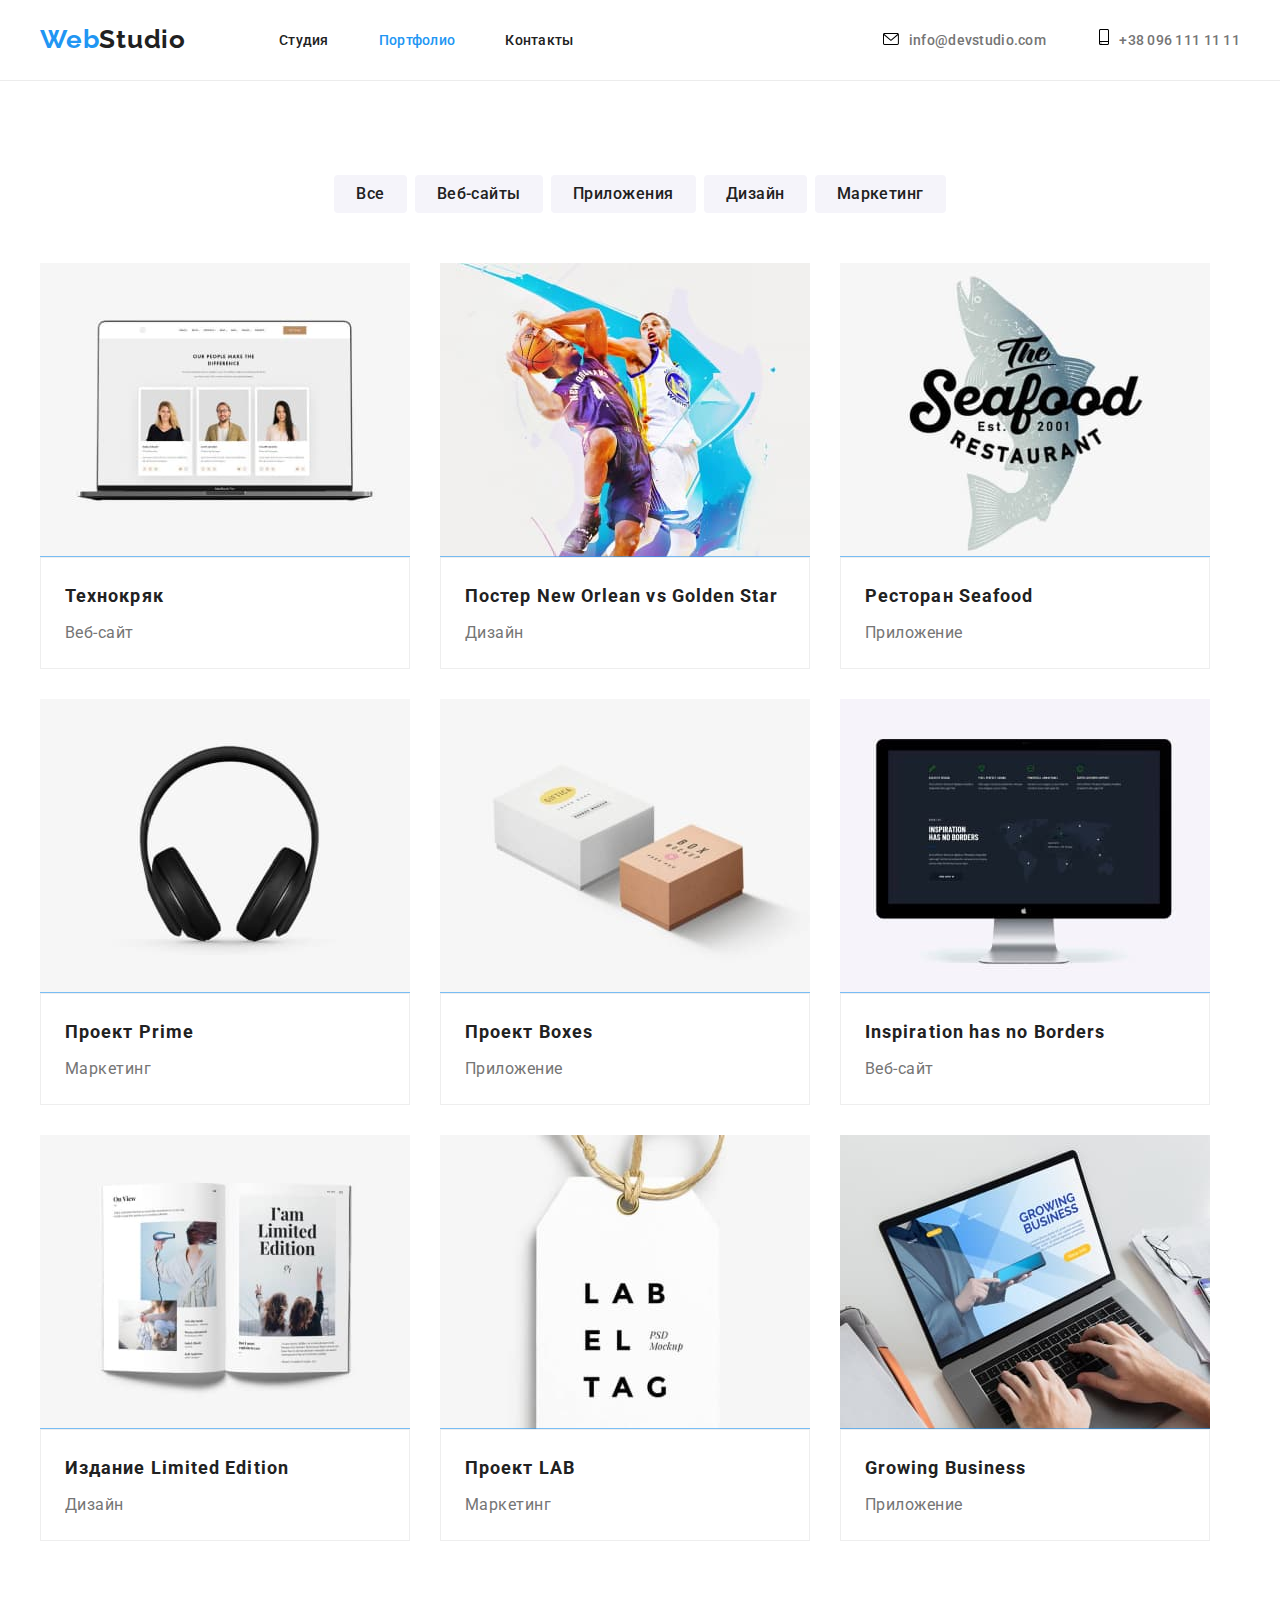
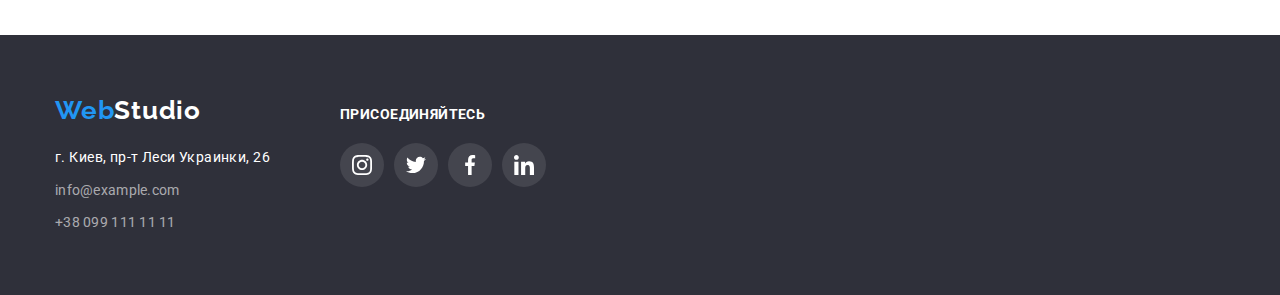
==== portfolio.html @ 8bb43d18 "Create modal page" ====
<!DOCTYPE html>
<html lang="ru">
<head>
    <meta charset="UTF-8">
    <meta http-equiv="X-UA-Compatible" content="IE=edge">
    <meta name="viewport" content="width=device-width, initial-scale=1.0">
    <title>Portfolio</title>
    <link rel="preconnect" href="https://fonts.googleapis.com">
    <link rel="preconnect" href="https://fonts.gstatic.com" crossorigin>
    <link
        href="https://fonts.googleapis.com/css2?family=Raleway:wght@700&family=Roboto:wght@400;500;700;900&display=swap"
        rel="stylesheet">
    <link rel="stylesheet" href="https://cdnjs.cloudflare.com/ajax/libs/modern-normalize/1.1.0/modern-normalize.min.css"
        integrity="sha512-wpPYUAdjBVSE4KJnH1VR1HeZfpl1ub8YT/NKx4PuQ5NmX2tKuGu6U/JRp5y+Y8XG2tV+wKQpNHVUX03MfMFn9Q=="
        crossorigin="anonymous" referrerpolicy="no-referrer" />
    <link rel="stylesheet" href="./css/reset.css">
    <link rel="stylesheet" href="./css/styles.css">
</head>
<header class="header header-portfolio">
    <div class="container header-container">
        <a class="header-logo link" href="./"><span class="header-logo-accent">Web</span>Studio</a>
        <nav class="header-nav">
            <ul class="header-list list">
                <li class="header-item">
                    <a class="header-link link " href="./index.html">Студия</a>
                </li>
                <li class="header-item">
                    <a class="header-link link current" href=" ">Портфолио</a>
                </li>
                <li class="header-item">
                    <a class="header-link link" href="">Контакты</a>
                </li>
            </ul>
        </nav>
        <div class="header-connect">
            <a class="header-mail link" href="mailto:info@devstudio.com">
                <svg class="tel-svg" width="16" height="12">
                    <use href="./images/icons.svg#icon-envelope"></use>
                </svg>info@devstudio.com
            </a>
            <a class="header-tel link" href="tel:+380961111111">
                <svg class="tel-svg" width="10" height="16">
                    <use href="./images/icons.svg#icon-smartphone"></use>
                </svg>+38 096 111 11 11
            </a>
        </div>
    </div>
</header>
<main>
<section class="portfolio">
    <div class="container portfolio-container ">
    <ul class="filters-list list">
        <li class="filters-item">
            <button type="button"  class=" filters-btn">Все</button></li>
        <li class="filters-item">
            <button type="button"  class="filters-btn">Веб-сайты</button>
        </li>
        <li class="filters-item">
            <button type="button"  class="filters-btn">Приложения</button>
        </li>
        <li class="filters-item">
            <button type="button"  class="filters-btn">Дизайн</button>
        </li>
        <li class="filters-item">
            <button type="button"  class="filters-btn">Маркетинг</button>
        </li>
    </ul>
    <ul class="project-list list">
        <li class="project-item">
            <div class="project-item-wrap">
                <img src="./images/tehno.jpg" alt="Сайт визитка" width="370" height="294">
                <p class="project-img-text">Технокряк это современная площадка распространения коронавируса. Компании используют эту платформу для цифрового шпионажа и атак на защищённые сервера конкурентов.</p>
            </div>
            <div class="project-container">
                <h3 class="project-list-tittle">Технокряк</h3>
                <p class="project-after-tittle">Веб-сайт</p>
            </div>
            </li>
        <li class="project-item">
            <div class="project-item-wrap">
                <img src="./images/neworlean.jpg" alt="Баскетбол" width="370" height="294">
                <p class="project-img-text">Технокряк это современная площадка распространения коронавируса. Компании используют эту платформу для цифрового шпионажа и атак на защищённые сервера конкурентов.</p>
            </div>
            <div class="project-container">
                <h3 class="project-list-tittle">Постер New Orlean vs Golden Star</h3>
                <p class="project-after-tittle">Дизайн</p>
            </div>
        </li>
        <li class="project-item">
            <div class="project-item-wrap">
                <img src="./images/seafood.jpg" alt="Постер ресторана" width="370" height="294">
                <p class="project-img-text">Технокряк это современная площадка распространения коронавируса. Компании используют эту платформу для цифрового шпионажа и атак на защищённые сервера конкурентов.</p>
            </div>
            <div class="project-container">
                <h3 class="project-list-tittle">Ресторан Seafood</h3>
                <p class="project-after-tittle">Приложение</p>
            </div>
        </li>
        <li class="project-item">
            <div class="project-item-wrap">
                <img src="./images/prime.jpg" alt="Наушники" width="370" height="294">
                <p class="project-img-text">Технокряк это современная площадка распространения коронавируса. Компании используют эту платформу для цифрового шпионажа и атак на защищённые сервера конкурентов.</p>
            </div>
            <div class="project-container">
                <h3 class="project-list-tittle">Проект Prime</h3>
                <p class="project-after-tittle">Маркетинг</p>
            </div>
        </li>
        <li class="project-item">
            <div class="project-item-wrap">
                <img src="./images/box.jpg" alt="Коробки" width="370" height="294">
                <p class="project-img-text">Технокряк это современная площадка распространения коронавируса. Компании используют эту платформу для цифрового шпионажа и атак на защищённые сервера конкурентов.</p>
            </div>
            <div class="project-container">
                <h3 class="project-list-tittle">Проект Boxes</h3>
                <p class="project-after-tittle">Приложение</p>
            </div>
        </li>
        <li class="project-item">
            <div class="project-item-wrap">
                <img src="./images/monitor.jpg" alt="Монитор" width="370" height="294">
                <p class="project-img-text">Технокряк это современная площадка распространения коронавируса. Компании используют эту платформу для цифрового шпионажа и атак на защищённые сервера конкурентов.</p>
            </div>
            <div class="project-container">
                <h3 class="project-list-tittle">Inspiration has no Borders</h3>
                <p class="project-after-tittle">Веб-сайт</p>
            </div>
        </li>
        <li class="project-item">
            <div class="project-item-wrap">
                <img src="./images/magazine.jpg" alt="Журнал" width="370" height="294">
                <p class="project-img-text">Технокряк это современная площадка распространения коронавируса. Компании используют эту платформу для цифрового шпионажа и атак на защищённые сервера конкурентов.</p>
            </div>
            <div class="project-container">
                <h3 class="project-list-tittle">Издание Limited Edition</h3>
                <p class="project-after-tittle">Дизайн</p>
            </div>
        </li>
        <li class="project-item">
            <div class="project-item-wrap">
                <img src="./images/lab.jpg" alt="Бирка" width="370" height="294">
                <p class="project-img-text">Технокряк это современная площадка распространения коронавируса. Компании используют эту платформу для цифрового шпионажа и атак на защищённые сервера конкурентов.</p>
            </div>
            <div class="project-container">
                <h3 class="project-list-tittle">Проект LAB</h3>
                <p class="project-after-tittle">Маркетинг</p>
            </div>
        </li>
        <li class="project-item">
            <div class="project-item-wrap">
                <img src="./images/business.jpg" alt="Ноутбук" width="370" height="294">
                <p class="project-img-text">Технокряк это современная площадка распространения коронавируса. Компании используют эту платформу для цифрового шпионажа и атак на защищённые сервера конкурентов.</p>
            </div>
            <div class="project-container">
                <h3 class="project-list-tittle">Growing Business</h3>
                <p class="project-after-tittle">Приложение</p>
            </div>
        </li>
    </ul>
    </div>
</section>
</main>
<footer class="footer">
    <div class="footer-container container">
        <div class="adress-container">
            <a class="logo-footer link" href="./"><span class="footer-logo-accent">Web</span>Studio</a>
            <address class="footer-address ">
                <ul class="footer-list list">
                    <li class="footer-item">
                        <a class="footer-map link address-link" href="https://goo.gl/maps/ag1AWNjm51YgeeeRA"
                            target="_blank" rel="noopener noreferrer">г. Киев, пр-т Леси Украинки, 26</a>
                    </li>
                    <li class="footer-item">
                        <a class="footer-mail link address-link" href="mailto:info@example.com">info@example.com</a>
                    </li>
                    <li class="footer-item">
                        <a class="footer-tel link address-link" href="tel:+380991111111">+38 099 111 11 11</a>
                    </li>
                </ul>
            </address>
        </div>
        <div class="footer-social-container">
            <h3 class="footer-social-tittle">Присоединяйтесь</h3>
            <ul class="footer-social-list list">
                <li class="footer-social-item">
                    <a href="" class="footer-social-link">
                        <svg class="footer-social-icon" width="20" height="20">
                            <use href="./images/icons.svg#icon-instagram"></use>
                        </svg>
                    </a>
                </li>
                <li class="footer-social-item">
                    <a href="" class="footer-social-link">
                        <svg class="footer-social-icon" width="20" height="20">
                            <use href="./images/icons.svg#icon-twitter"></use>
                        </svg>
                    </a>
                </li>
                <li class="footer-social-item">
                    <a href="" class="footer-social-link">
                        <svg class="footer-social-icon" width="20" height="20">
                            <use href="./images/icons.svg#icon-facebook"></use>
                        </svg>
                    </a>
                </li>
                <li class="footer-social-item">
                    <a href="" class="footer-social-link">
                        <svg class="footer-social-icon" width="20" height="20">
                            <use href="./images/icons.svg#icon-linkedin"></use>
                        </svg>
                    </a>
                </li>
            </ul>
        </div>
    </div>
</footer>
</body>

</html>
---- css/styles.css ----
:root {
  --hero-color: #ffffff;
  --accent-color: #2196f3;
  --tittle-color: #212121;
  --lite-color: #757575;
  --footer-color: rgba(255, 255, 255, 0.6);
}

body {
  font-family: 'Roboto', sans-serif;
}

.list {
  list-style: none;
}

.link {
  text-decoration: none;
}

.visually-hidden {
  position: absolute;
  white-space: nowrap;
  width: 1px;
  height: 1px;
  overflow: hidden;
  border: 0;
  padding: 0;
  clip: rect(0 0 0 0);
  clip-path: inset(50%);
  margin: -1px;
}

.container {
  width: 1200px;
  padding-left: 15px;
  padding-right: 15px;
  margin: 0 auto;
}

/*------------------------HEADER--------------*/
.header {
  padding-top: 24px;
  padding-bottom: 25px;
}
.header-container {
  display: flex;
  align-items: center;
}

.header-list {
  display: flex;
}

.header-item:not(:last-child) {
  margin-right: 50px;
}

.header-connect {
  margin-left: auto;
}

.header-logo {
  display: inline-block;
  font-family: Raleway;
  font-style: normal;
  font-weight: bold;
  font-size: 26px;
  line-height: 1.19;
  letter-spacing: 0.03em;
  color: var(--tittle-color);
  margin-right: 93px;
}

.header-logo-accent {
  font-family: Raleway;
  font-style: normal;
  font-weight: bold;
  font-size: 26px;
  line-height: 1.19;
  letter-spacing: 0.03em;
  color: var(--accent-color);
}

.header-link {
  font-style: normal;
  font-weight: 500;
  font-size: 14px;
  line-height: 1.14;
  letter-spacing: 0.02em;
  color: #212121;
}
.current {
  color: var(--accent-color);
}

.header-tel {
  font-weight: 500;
  font-size: 14px;
  line-height: 1.14;
  letter-spacing: 0.02em;
  color: var(--lite-color);
}

.header-mail {
  font-weight: 500;
  font-size: 14px;
  line-height: 1.14;
  letter-spacing: 0.02em;
  color: var(--lite-color);
  margin-right: 50px;
}

.tel-svg {
  margin-right: 10px;
  align-items: center;
}

.header-link:hover,
.header-link:focus,
.header-tel:hover,
.header-tel:focus,
.header-mail:hover,
.header-mail:hover .tel-svg:hover,
.header-tel:hover .tel-svg:hover {
  color: var(--accent-color);
  fill: var(--accent-color);
}

/*-----------------HERO-------------------*/

.hero {
  text-align: center;
  background-color: #2f303a;
  background-image: linear-gradient(rgba(47, 48, 58, 0.4), rgba(47, 48, 58, 0.4)),
    url(../images/hero-bg.jpg);
  background-repeat: no-repeat;
  background-position: center;
  background-size: cover;
  padding-top: 200px;
  padding-bottom: 200px;
}

.hero-container {
}

.hero-tittle {
  font-weight: 900;
  font-size: 44px;
  line-height: 1.36;
  text-align: center;
  letter-spacing: 0.06em;
  text-transform: uppercase;
  max-width: 696px;
  color: var(--hero-color);
  margin-left: auto;
  margin-right: auto;
}

.hero-btn {
  font-family: inherit;
  font-weight: bold;
  font-size: 16px;
  line-height: 1.87;
  text-align: center;
  letter-spacing: 0.06em;
  background-color: var(--accent-color);
  color: var(--hero-color);
  min-width: 200px;
  min-height: 50px;
  border: none;
  border-radius: 4px;
  box-shadow: 0px 4px 4px rgba(0, 0, 0, 0.15);
  margin-top: 30px;
}

.hero-btn:hover {
  color: #188ce8;
}

/*-----------------FEATURE-------------------*/
.feature {
  padding-top: 94px;
  padding-bottom: 94px;
}

.feature-list {
  display: flex;
  flex-wrap: wrap;
  justify-content: center;
}

.feature-item:not(:last-child) {
  margin-right: 30px;
}

.feature-icon-container {
  width: 270px;
  height: 120px;
  background-color: #f5f4fa;
  display: flex;
  justify-content: center;
  align-items: center;
  border-radius: 4px;
}

.feature-tittle {
  font-weight: bold;
  font-size: 14px;
  line-height: 1.14;
  letter-spacing: 0.03em;
  text-transform: uppercase;
  color: var(--tittle-color);
  margin-top: 30px;
  margin-bottom: 10px;
}

.feature-after-tittle {
  font-weight: normal;
  font-size: 14px;
  line-height: 24px;
  letter-spacing: 0.03em;
  width: 270px;
  color: var(--lite-color);
}

/*-----------------BOX-------------------*/
.box {
  padding-bottom: 94px;
}
.box-tittle {
  font-weight: bold;
  font-size: 36px;
  line-height: 1.17;
  text-align: center;
  letter-spacing: 0.03em;
  color: var(--tittle-color);
  margin-bottom: 50px;
}

.box-list {
  display: flex;
  flex-wrap: wrap;
}
.box-img-text {
  position: absolute;
  bottom: 0;
  left: 0;
  width: 370px;
  height: 70px;
  background: rgba(47, 48, 58, 0.8);
  font-family: Roboto;
  font-style: normal;
  font-weight: bold;
  font-size: 14px;
  line-height: 1.14;
  text-align: center;
  letter-spacing: 0.03em;
  text-transform: uppercase;
  color: #ffffff;
  padding-top: 27px;
}

.box-item:not(:last-child) {
  margin-right: 30px;
}
.box-item {
  position: relative;
}

/*-----------------TEAM-------------------*/

.team {
  padding-top: 94px;
  padding-bottom: 94px;
  background-color: #f5f4fa;
}
.team-container {
}
.team-tittle {
  font-weight: bold;
  font-size: 36px;
  line-height: 1.17;
  text-align: center;
  letter-spacing: 0.03em;
  color: var(--tittle-color);
  margin-bottom: 50px;
}
.team-list {
  display: flex;
}

.team-item:not(:last-child) {
  margin-right: 30px;
}

.team-name {
  text-align: center;
  box-shadow: 0px 1px 3px rgba(0, 0, 0, 0.12), 0px 1px 1px rgba(0, 0, 0, 0.14),
    0px 2px 1px rgba(0, 0, 0, 0.2);
  border-radius: 0px 0px 4px 4px;
  background-color: #ffffff;
  padding-top: 30px;
  padding-bottom: 30px;
}

.team-list-tittle {
  font-weight: 500;
  font-size: 16px;
  line-height: 1.19;
  letter-spacing: 0.03em;
  color: var(--tittle-color);
  margin-bottom: 10px;
}

.team-after-tittle {
  font-weight: normal;
  font-size: 16px;
  line-height: 1.19;
  letter-spacing: 0.03em;
  color: var(--lite-color);
  margin-bottom: 16px;
}

.team-social-list {
  display: flex;
  justify-content: center;
}

.team-social-item + .team-social-item {
  margin-left: 10px;
}

.team-social-link {
  width: 44px;
  height: 44px;
  background-color: #ffffff;
  display: flex;
  justify-content: center;
  align-items: center;
  border-radius: 50%;
}
.team-social-icon {
  fill: #afb1b8;
}
.team-social-link:hover,
.team-social-link:focus {
  background-color: var(--accent-color);
}

.team-social-link:hover .team-social-icon,
.team-social-link:focus .team-social-icon {
  fill: #ffffff;
}
/*------------------CLIENTS-------------------*/
.clients {
  padding-top: 94px;
  padding-bottom: 94px;
  text-align: center;
}

.clients-tittle {
  font-family: Roboto;
  font-style: normal;
  font-weight: bold;
  font-size: 36px;
  line-height: 1.17;
  text-align: center;
  letter-spacing: 0.03em;
  color: #212121;
  margin-bottom: 50px;
}
.clients-list {
  display: flex;
  justify-content: center;
}

.clients-item + .clients-item {
  margin-left: 30px;
}

.clients-icon-link {
  width: 170px;
  height: 92px;
  background-color: #ffffff;
  display: flex;
  justify-content: center;
  align-items: center;
  border: 1px solid #afb1b8;
  border-radius: 4px;
}

.clients-icon {
  fill: #afb1b8;
}

.clients-icon-link:hover,
.clients-icon-link:focus {
  border: 1px solid var(--accent-color);
}

.clients-icon-link:hover .clients-icon,
.clients-icon-link:focus .clients-icon {
  fill: var(--accent-color);
}
/*-----------------FOOTER-------------------*/
.footer {
  padding-top: 60px;
  padding-bottom: 60px;
  background-color: #2f303a;
}

.footer-container {
  display: flex;
  box-sizing: border-box;
  align-items: baseline;
}

.adress-container {
  box-sizing: border-box;
  margin-right: 70px;
}

.footer-address {
  font-style: normal;
}
.address-link {
  display: inline-block;
}
.logo-footer {
  font-family: Raleway;
  font-style: normal;
  font-weight: bold;
  font-size: 26px;
  line-height: 1.19;
  letter-spacing: 0.03em;
  color: #ffffff;
  display: inline-block;
  margin-bottom: 20px;
}

.footer-logo-accent {
  font-family: Raleway;
  font-style: normal;
  font-weight: bold;
  font-size: 26px;
  line-height: 1.19;
  letter-spacing: 0.03em;
  color: var(--accent-color);
}

.footer-map {
  font-weight: normal;
  font-size: 14px;
  line-height: 1.71;
  letter-spacing: 0.03em;
  color: #ffffff;
}

.footer-mail,
.footer-tel {
  font-weight: 400;
  font-size: 14px;
  line-height: 1.71;
  letter-spacing: 0.02em;
  color: var(--footer-color);
}

.footer-item:not(:last-child) {
  margin-bottom: 9px;
}

.footer-social-contriner {
  text-align: center;
}

.footer-social-tittle {
  font-family: Roboto;
  font-style: normal;
  font-weight: bold;
  font-size: 14px;
  line-height: 1.14;
  letter-spacing: 0.03em;
  text-transform: uppercase;
  color: #ffffff;
  margin-bottom: 20px;
}

.footer-social-list {
  display: flex;
  justify-content: center;
}
.footer-social-list + .footer-social-list {
  margin-right: 150px;
}

.footer-social-item + .footer-social-item {
  margin-left: 10px;
}

.footer-social-link {
  width: 44px;
  height: 44px;
  background-color: rgba(255, 255, 255, 0.1);
  display: flex;
  justify-content: center;
  align-items: center;
  border-radius: 50%;
}
.footer-social-icon {
  fill: #ffffff;
}
.footer-social-link:hover,
.footer-social-link:focus {
  background-color: var(--accent-color);
}

.footer-social-link:hover .footer-social-icon,
.footer-social-link:focus .footer-social-icon {
  fill: #ffffff;
}

/*------------------MODAL-----------------------*/

.backdrop {
  position: fixed;
  top: 0%;
  width: 100vw;
  height: 100vh;
  background-color: rgba(0, 0, 0, 0.2);
  transition: opacity 250ms, visibility 250ms;
}
.backdrop.is-hidden.modal {
  transform: scale(0.5);
}
.modal {
  width: 528px;
  min-height: 581px;
  background: #ffffff;
  box-shadow: 0px 1px 3px rgba(0, 0, 0, 0.12), 0px 1px 1px rgba(0, 0, 0, 0.14),
    0px 2px 1px rgba(0, 0, 0, 0.2);
  border-radius: 4px;
  position: absolute;
  top: 50%;
  left: 50%;
  transform: translate(-50%, -50%), scale(1);
  transition: transform 250ms;
}

.modal-btn {
  width: 30px;
  height: 30px;
  background: #ffffff;
  border: 1px solid rgba(0, 0, 0, 0.1);
  display: flex;
  justify-content: center;
  align-items: center;
  border-radius: 50%;
  position: absolute;
  top: 8px;
  right: 8px;
}

.is-hidden {
  opacity: 0;
  pointer-events: none;
  visibility: hidden;
}
/*-----------------PORTFOLIO-------------------*/
.header-portfolio {
  border-bottom: 1px solid #ececec;
}
.portfolio {
  padding-top: 94px;
  padding-bottom: 94px;
}

.filters-list {
  display: flex;
  margin-bottom: 50px;
  justify-content: center;
}

.filters-item:not(:last-child) {
  margin-right: 8px;
}

.filters-btn {
  font-family: inherit;
  font-weight: 500;
  font-size: 16px;
  line-height: 1.62;
  text-align: center;
  letter-spacing: 0.03em;
  background-color: #f5f4fa;
  color: #212121;
  border: none;
  border-radius: 4px;
  height: 38px;
  padding-left: 22px;
  padding-right: 22px;
}
.filters-btn:hover,
.filters-btn:focus {
  background-color: var(--accent-color);
  color: #ffffff;
  box-shadow: 0px 3px 1px rgba(0, 0, 0, 0.1), 0px 1px 2px rgba(0, 0, 0, 0.08),
    0px 2px 2px rgba(0, 0, 0, 0.12);
}

/*-----------------PROJECT-------------------*/

.project-list {
  display: flex;
  flex-wrap: wrap;
}

.project-item:not(:nth-child(3n)) {
  margin-right: 30px;
}

.project-item:not(:nth-last-child(-n + 3)) {
  margin-bottom: 30px;
}

.project-item:hover .project-img-text {
  transform: translateY(0);
}

.project-item-wrap {
  position: relative;
  overflow: hidden;
}

.project-img-text {
  position: absolute;
  top: 0;
  left: 0;
  font-family: Roboto;
  font-weight: normal;
  font-size: 18px;
  line-height: 1.55;
  letter-spacing: 0.03em;
  color: #ffffff;
  background: rgba(33, 150, 243, 0.9);
  font-weight: 370;
  font-weight: 100%;
  padding-top: 63px;
  padding-bottom: 63px;
  padding-left: 24px;
  padding-right: 24px;
  transform: translateY(100%);
  transition: transform 250ms linear;
}

.project-container {
  text-align: left;
  background: #ffffff;
  border: 1px solid #eeeeee;
  box-sizing: border-box;
  padding-top: 20px;
  padding-left: 24px;
  padding-bottom: 20px;
}
.project-item:hover,
.project-item:focus {
  box-shadow: 0px 1px 1px rgba(0, 0, 0, 0.12), 0px 4px 4px rgba(0, 0, 0, 0.06),
    1px 4px 6px rgba(0, 0, 0, 0.16);
}

.project-list-tittle {
  font-weight: bold;
  font-size: 18px;
  line-height: 2;
  letter-spacing: 0.06em;
  color: var(--tittle-color);
  margin-bottom: 4px;
}

.project-after-tittle {
  font-weight: normal;
  font-size: 16px;
  line-height: 1.87;
  letter-spacing: 0.03em;
  color: var(--lite-color);
}
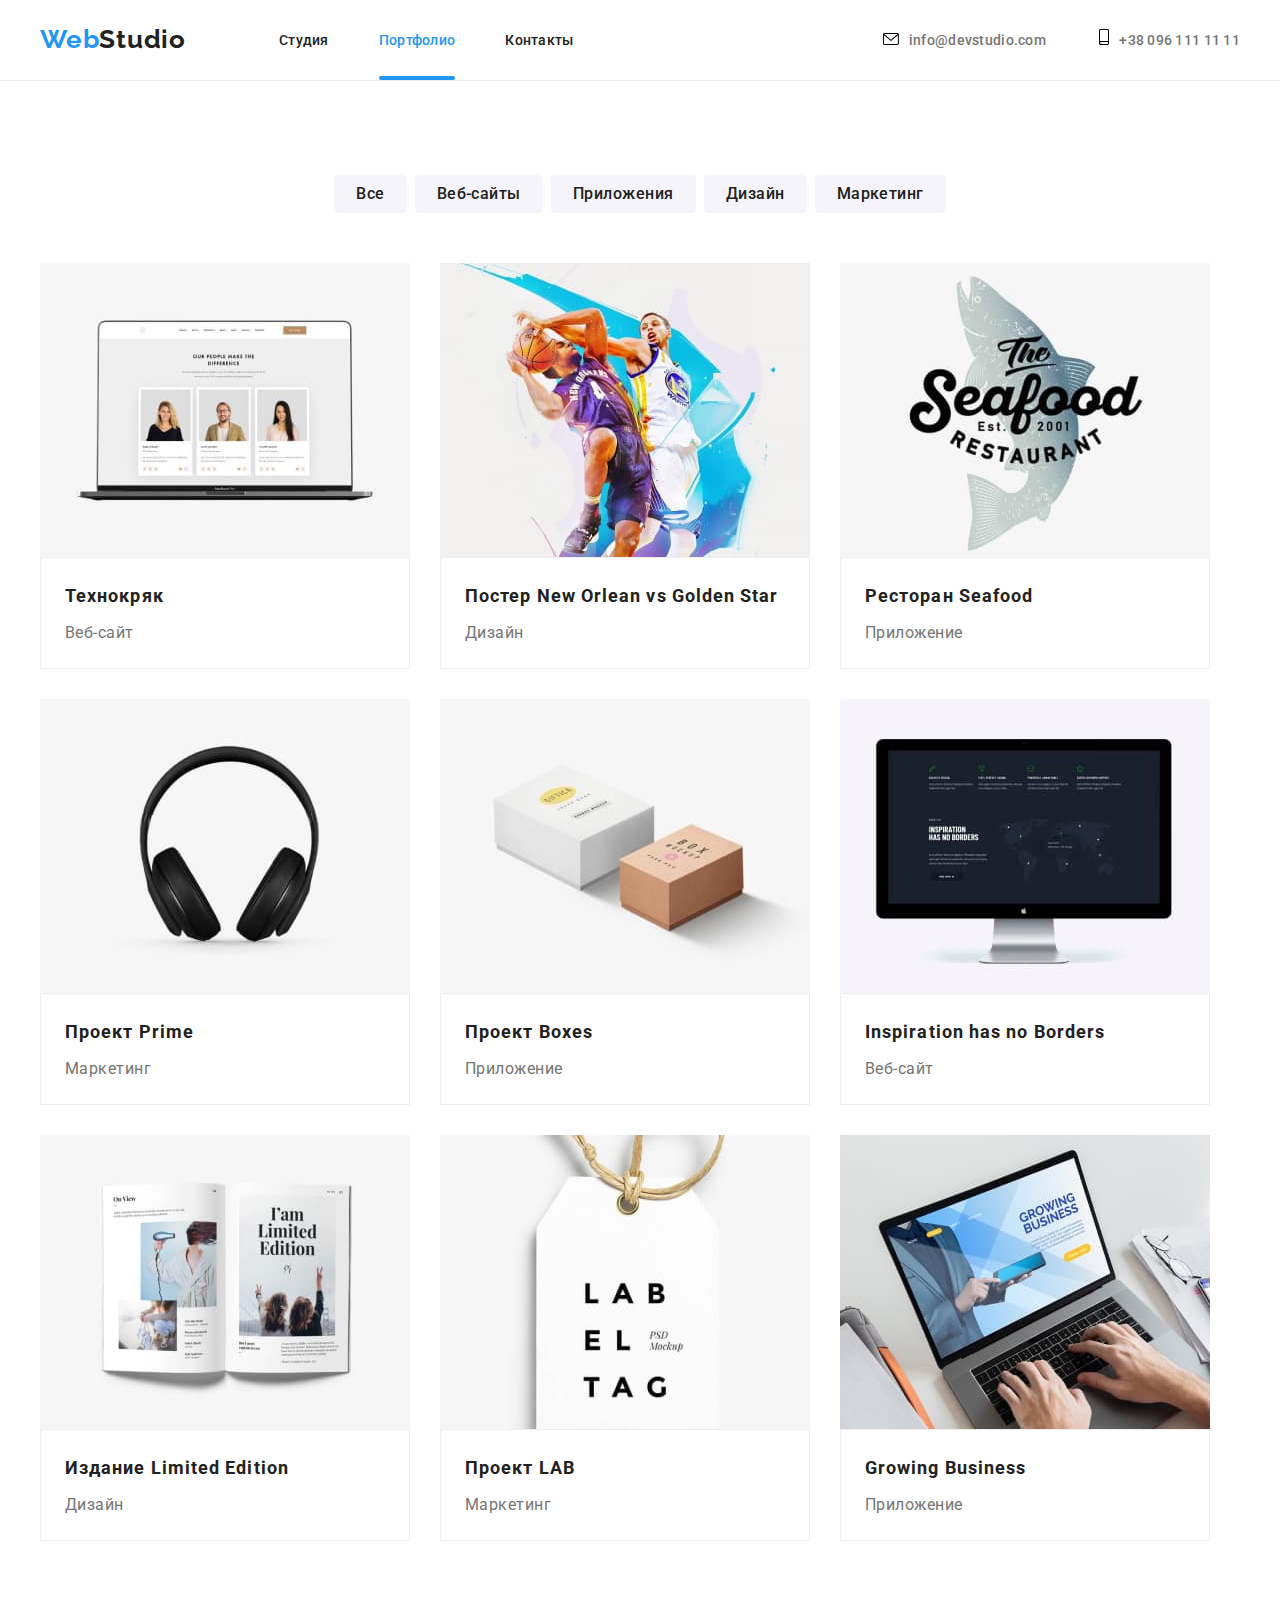
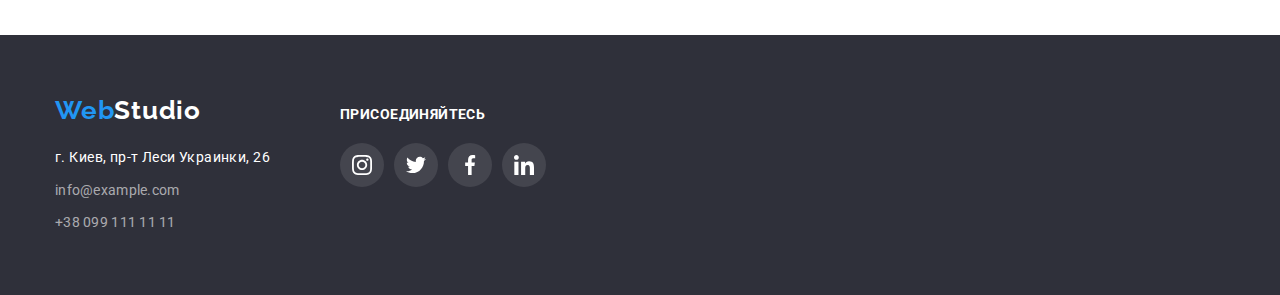
==== commit 5d129370: "Fixes bugs" ====
--- a/portfolio.html
+++ b/portfolio.html
@@ -51,7 +51,7 @@
     <div class="container portfolio-container ">
     <ul class="filters-list list">
         <li class="filters-item">
-            <button type="button"  class=" filters-btn">Все</button></li>
+            <button type="button"  class=" filters-btn ">Все</button></li>
         <li class="filters-item">
             <button type="button"  class="filters-btn">Веб-сайты</button>
         </li>
--- a/css/styles.css
+++ b/css/styles.css
@@ -89,9 +89,25 @@
   line-height: 1.14;
   letter-spacing: 0.02em;
   color: #212121;
+  padding-top: 32px;
+  padding-bottom: 32px;
+  transition: color 250ms cubic-bezier(0.4, 0, 0.2, 1);
 }
 .current {
   color: var(--accent-color);
+  position: relative;
+}
+
+.current::after {
+  content: '';
+  width: 100%;
+  height: 4px;
+  border-radius: 2px;
+  position: absolute;
+  left: 0;
+  bottom: 0;
+  display: block;
+  background-color: var(--accent-color);
 }
 
 .header-tel {
@@ -100,6 +116,7 @@
   line-height: 1.14;
   letter-spacing: 0.02em;
   color: var(--lite-color);
+  transition: color 250ms cubic-bezier(0.4, 0, 0.2, 1), fill 250ms cubic-bezier(0.4, 0, 0.2, 1);
 }
 
 .header-mail {
@@ -109,11 +126,13 @@
   letter-spacing: 0.02em;
   color: var(--lite-color);
   margin-right: 50px;
+  transition: color 250ms cubic-bezier(0.4, 0, 0.2, 1), fill 250ms cubic-bezier(0.4, 0, 0.2, 1);
 }
 
 .tel-svg {
   margin-right: 10px;
   align-items: center;
+  transition: fill 250ms cubic-bezier(0.4, 0, 0.2, 1);
 }
 
 .header-link:hover,
@@ -121,6 +140,7 @@
 .header-tel:hover,
 .header-tel:focus,
 .header-mail:hover,
+.header-mail:focus,
 .header-mail:hover .tel-svg:hover,
 .header-tel:hover .tel-svg:hover {
   color: var(--accent-color);
@@ -172,6 +192,7 @@
   border-radius: 4px;
   box-shadow: 0px 4px 4px rgba(0, 0, 0, 0.15);
   margin-top: 30px;
+  transition: color 250ms cubic-bezier(0.4, 0, 0.2, 1);
 }
 
 .hero-btn:hover {
@@ -246,7 +267,7 @@
   position: absolute;
   bottom: 0;
   left: 0;
-  width: 370px;
+  width: 100%;
   height: 70px;
   background: rgba(47, 48, 58, 0.8);
   font-family: Roboto;
@@ -339,9 +360,11 @@
   justify-content: center;
   align-items: center;
   border-radius: 50%;
+  transition: background-color 250ms cubic-bezier(0.4, 0, 0.2, 1);
 }
 .team-social-icon {
   fill: #afb1b8;
+  transition: fill 250ms cubic-bezier(0.4, 0, 0.2, 1);
 }
 .team-social-link:hover,
 .team-social-link:focus {
@@ -388,10 +411,12 @@
   align-items: center;
   border: 1px solid #afb1b8;
   border-radius: 4px;
+  transition: border 250ms cubic-bezier(0.4, 0, 0.2, 1);
 }
 
 .clients-icon {
   fill: #afb1b8;
+  transition: fill 250ms cubic-bezier(0.4, 0, 0.2, 1);
 }
 
 .clients-icon-link:hover,
@@ -506,9 +531,11 @@
   justify-content: center;
   align-items: center;
   border-radius: 50%;
+  transition: background-color 250ms cubic-bezier(0.4, 0, 0.2, 1);
 }
 .footer-social-icon {
   fill: #ffffff;
+  transition: fill 250ms cubic-bezier(0.4, 0, 0.2, 1);
 }
 .footer-social-link:hover,
 .footer-social-link:focus {
@@ -524,15 +551,17 @@
 
 .backdrop {
   position: fixed;
-  top: 0%;
+  top: 0px;
   width: 100vw;
   height: 100vh;
   background-color: rgba(0, 0, 0, 0.2);
-  transition: opacity 250ms, visibility 250ms;
-}
-.backdrop.is-hidden.modal {
-  transform: scale(0.5);
-}
+  transition: opacity 250ms cubic-bezier(0.4, 0, 0.2, 1),
+  visibility 250ms cubic-bezier(0.4, 0, 0.2, 1);
+}
+/*.backdrop.is-hidden.modal {
+  transform: translate(-50%, -50%) rotate(360deg);
+}*/
+
 .modal {
   width: 528px;
   min-height: 581px;
@@ -543,15 +572,17 @@
   position: absolute;
   top: 50%;
   left: 50%;
-  transform: translate(-50%, -50%), scale(1);
-  transition: transform 250ms;
+  transform: translate(-50%, -50%);
+  transition: transform 250ms cubic-bezier(0.4, 0, 0.2, 1),
+  box-shadow 250ms cubic-bezier(0.4, 0, 0.2, 1);
 }
 
 .modal-btn {
   width: 30px;
   height: 30px;
   background: #ffffff;
-  border: 1px solid rgba(0, 0, 0, 0.1);
+  border: 1px solid;
+  border-color: rgba(0, 0, 0, 0.1);
   display: flex;
   justify-content: center;
   align-items: center;
@@ -559,6 +590,7 @@
   position: absolute;
   top: 8px;
   right: 8px;
+  transition: color 250ms cubic-bezier(0.4, 0, 0.2, 1);
 }
 
 .is-hidden {
@@ -566,6 +598,7 @@
   pointer-events: none;
   visibility: hidden;
 }
+
 /*-----------------PORTFOLIO-------------------*/
 .header-portfolio {
   border-bottom: 1px solid #ececec;
@@ -599,6 +632,8 @@
   height: 38px;
   padding-left: 22px;
   padding-right: 22px;
+  transition: background-color 250ms cubic-bezier(0.4, 0, 0.2, 1),
+    color 250ms cubic-bezier(0.4, 0, 0.2, 1), box-shadow 250ms cubic-bezier(0.4, 0, 0.2, 1);
 }
 .filters-btn:hover,
 .filters-btn:focus {
@@ -608,6 +643,13 @@
     0px 2px 2px rgba(0, 0, 0, 0.12);
 }
 
+.filters-btn:active {
+  background-color: var(--accent-color);
+  color: #ffffff;
+  box-shadow: 0px 3px 1px rgba(0, 0, 0, 0.1), 0px 1px 2px rgba(0, 0, 0, 0.08),
+    0px 2px 2px rgba(0, 0, 0, 0.12);
+}
+
 /*-----------------PROJECT-------------------*/
 
 .project-list {
@@ -621,6 +663,9 @@
 
 .project-item:not(:nth-last-child(-n + 3)) {
   margin-bottom: 30px;
+}
+.project-item {
+  transition: box-shadow 250ms cubic-bezier(0.4, 0, 0.2, 1);
 }
 
 .project-item:hover .project-img-text {
@@ -645,12 +690,9 @@
   background: rgba(33, 150, 243, 0.9);
   font-weight: 370;
   font-weight: 100%;
-  padding-top: 63px;
-  padding-bottom: 63px;
-  padding-left: 24px;
-  padding-right: 24px;
-  transform: translateY(100%);
-  transition: transform 250ms linear;
+  padding: 63px 24px;
+  transform: translateY(101%);
+  transition: transform 250ms cubic-bezier(0.4, 0, 0.2, 1);
 }
 
 .project-container {
